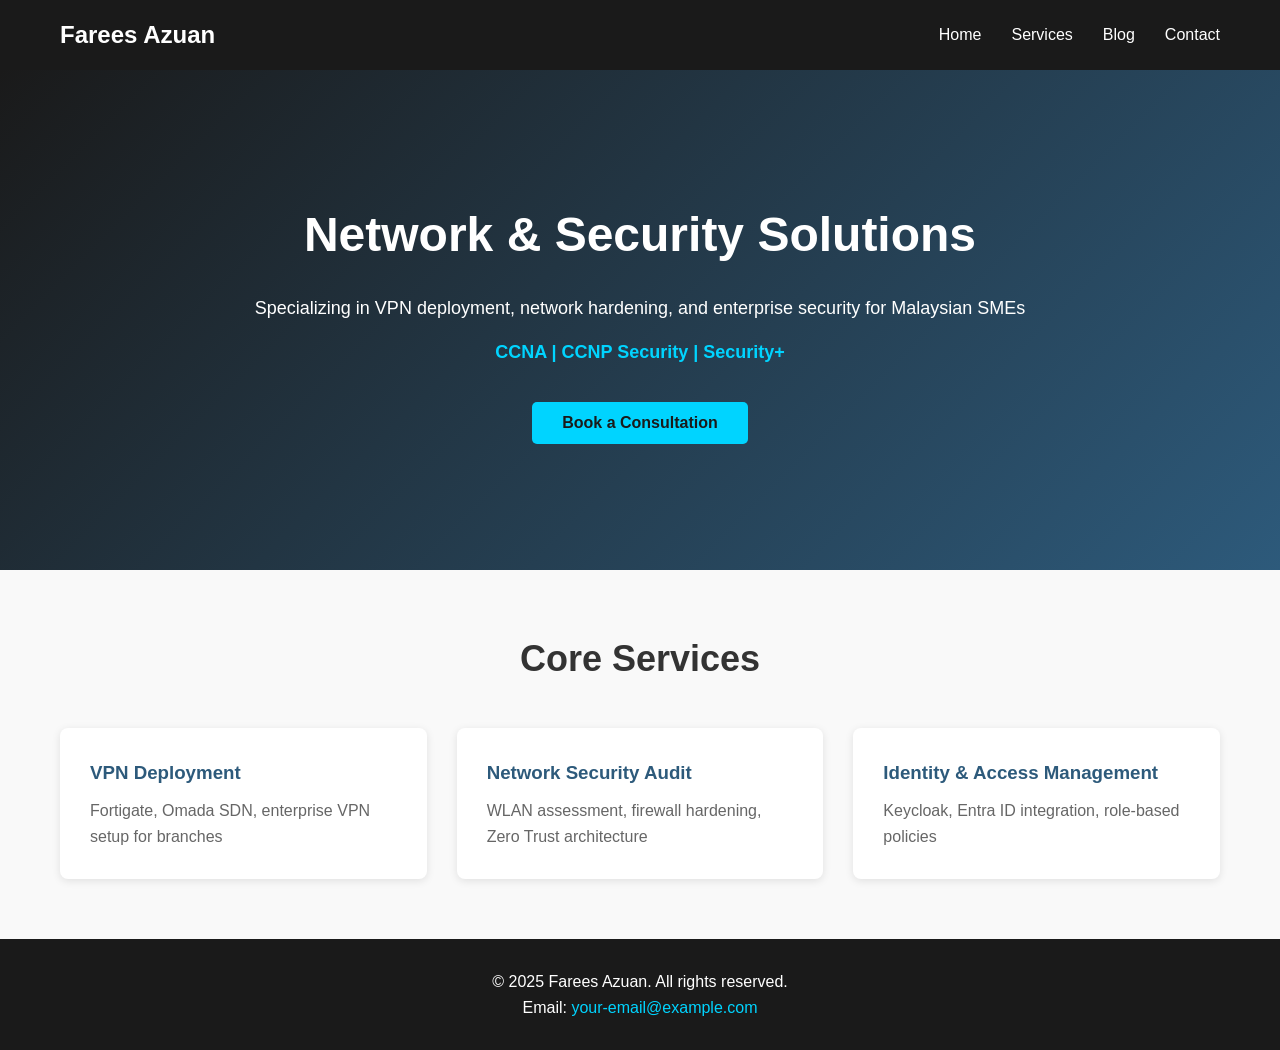
==== index.html @ cde8073d "Initial portfolio site: home, services, blog, contact pages" ====
<!DOCTYPE html>
<html lang="en">
<head>
    <meta charset="UTF-8">
    <meta name="viewport" content="width=device-width, initial-scale=1.0">
    <title>Farees Azuan - Network & Security Engineer</title>
    <link rel="stylesheet" href="css/style.css">
</head>
<body>
    <!-- Navigation -->
    <nav class="navbar">
        <div class="nav-container">
            <h1 class="logo">Farees Azuan</h1>
            <ul class="nav-links">
                <li><a href="index.html">Home</a></li>
                <li><a href="services.html">Services</a></li>
                <li><a href="blog.html">Blog</a></li>
                <li><a href="contact.html">Contact</a></li>
            </ul>
        </div>
    </nav>

    <!-- Hero Section -->
    <section class="hero">
        <div class="hero-content">
            <h1>Network & Security Solutions</h1>
            <p>Specializing in VPN deployment, network hardening, and enterprise security for Malaysian SMEs</p>
            <p class="certs">CCNA | CCNP Security | Security+</p>
            <button onclick="location.href='contact.html'" class="cta-btn">Book a Consultation</button>
        </div>
    </section>

    <!-- Services Preview -->
    <section class="services-preview">
        <h2>Core Services</h2>
        <div class="service-cards">
            <div class="card">
                <h3>VPN Deployment</h3>
                <p>Fortigate, Omada SDN, enterprise VPN setup for branches</p>
            </div>
            <div class="card">
                <h3>Network Security Audit</h3>
                <p>WLAN assessment, firewall hardening, Zero Trust architecture</p>
            </div>
            <div class="card">
                <h3>Identity & Access Management</h3>
                <p>Keycloak, Entra ID integration, role-based policies</p>
            </div>
        </div>
    </section>

    <!-- Footer -->
    <footer class="footer">
        <p>&copy; 2025 Farees Azuan. All rights reserved.</p>
        <p>Email: <a href="mailto:your-email@example.com">your-email@example.com</a></p>
    </footer>
</body>
</html>
---- css/style.css ----
* {
    margin: 0;
    padding: 0;
    box-sizing: border-box;
}

body {
    font-family: -apple-system, BlinkMacSystemFont, 'Segoe UI', sans-serif;
    line-height: 1.6;
    color: #333;
    background: #f9f9f9;
}

/* Navigation */
.navbar {
    background: #1a1a1a;
    color: white;
    padding: 1rem 0;
    position: sticky;
    top: 0;
    z-index: 100;
}

.nav-container {
    max-width: 1200px;
    margin: 0 auto;
    padding: 0 20px;
    display: flex;
    justify-content: space-between;
    align-items: center;
}

.logo {
    font-size: 24px;
    font-weight: bold;
}

.nav-links {
    display: flex;
    list-style: none;
    gap: 30px;
}

.nav-links a {
    color: white;
    text-decoration: none;
    transition: color 0.3s;
}

.nav-links a:hover {
    color: #00d4ff;
}

/* Hero Section */
.hero {
    background: linear-gradient(135deg, #1a1a1a 0%, #2d5a7b 100%);
    color: white;
    padding: 100px 20px;
    text-align: center;
    min-height: 500px;
    display: flex;
    align-items: center;
    justify-content: center;
}

.hero-content h1 {
    font-size: 48px;
    margin-bottom: 20px;
    font-weight: 700;
}

.hero-content p {
    font-size: 18px;
    margin-bottom: 10px;
}

.certs {
    font-size: 14px;
    color: #00d4ff;
    font-weight: bold;
    margin: 15px 0 !important;
}

.cta-btn {
    background: #00d4ff;
    color: #1a1a1a;
    padding: 12px 30px;
    border: none;
    border-radius: 5px;
    font-size: 16px;
    font-weight: bold;
    cursor: pointer;
    transition: background 0.3s;
    margin-top: 20px;
}

.cta-btn:hover {
    background: #00a8cc;
}

/* Services Section */
.services-preview {
    max-width: 1200px;
    margin: 60px auto;
    padding: 0 20px;
}

.services-preview h2 {
    text-align: center;
    font-size: 36px;
    margin-bottom: 40px;
}

.service-cards {
    display: grid;
    grid-template-columns: repeat(auto-fit, minmax(300px, 1fr));
    gap: 30px;
}

.card {
    background: white;
    padding: 30px;
    border-radius: 8px;
    box-shadow: 0 2px 8px rgba(0, 0, 0, 0.1);
    transition: transform 0.3s, box-shadow 0.3s;
}

.card:hover {
    transform: translateY(-5px);
    box-shadow: 0 4px 16px rgba(0, 0, 0, 0.2);
}

.card h3 {
    color: #2d5a7b;
    margin-bottom: 10px;
}

.card p {
    color: #666;
}

/* Footer */
.footer {
    background: #1a1a1a;
    color: white;
    text-align: center;
    padding: 30px;
    margin-top: 60px;
}

.footer a {
    color: #00d4ff;
    text-decoration: none;
}

/* Responsive */
@media (max-width: 768px) {
    .nav-links {
        gap: 15px;
    }

    .hero-content h1 {
        font-size: 32px;
    }

    .hero-content p {
        font-size: 16px;
    }
}
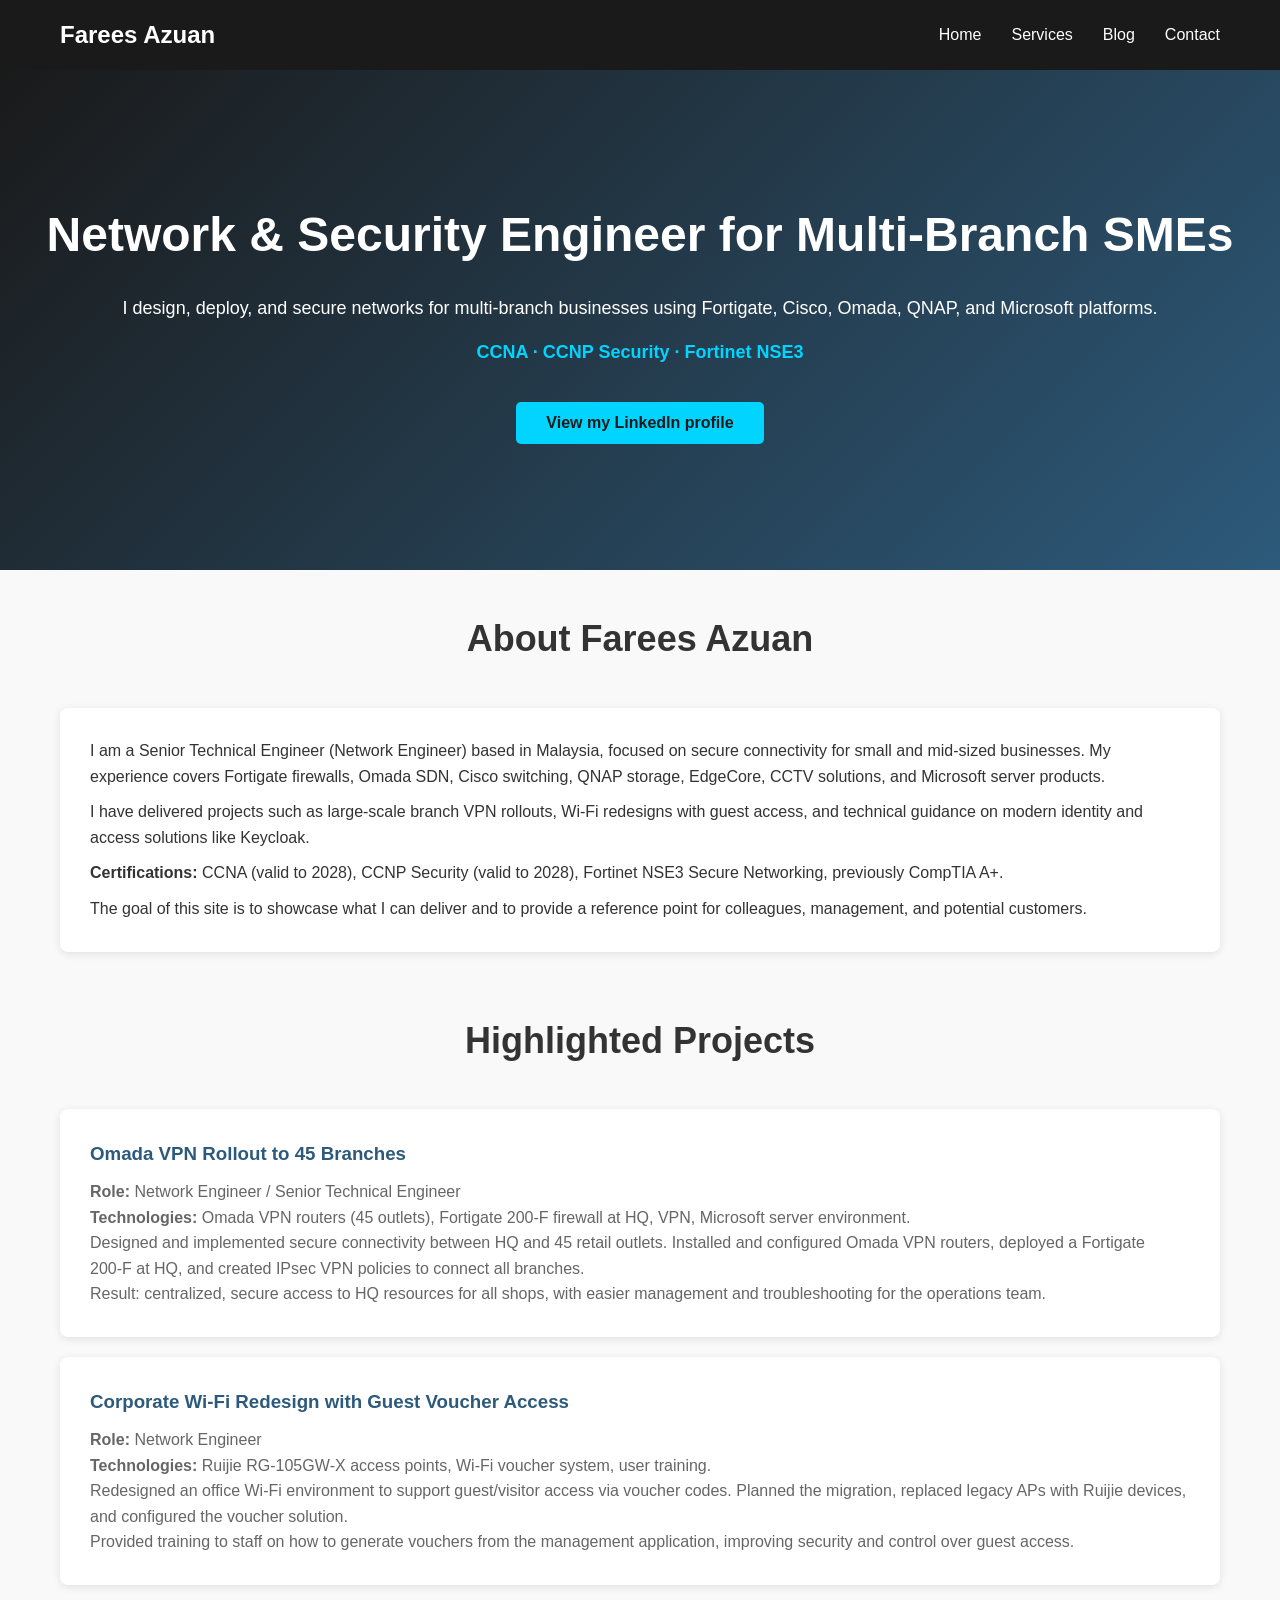
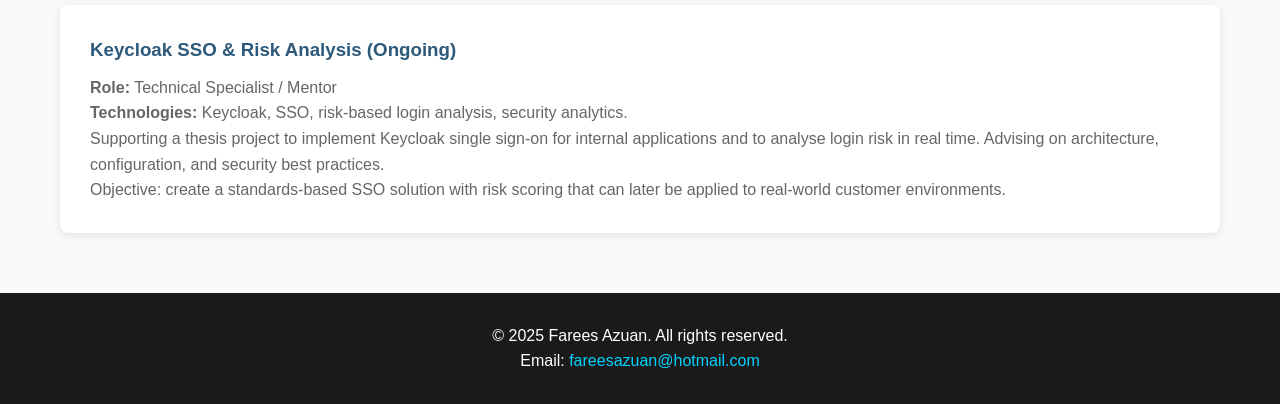
==== commit 44554d31: "Updated portfolio site: home, services, contact pages" ====
--- a/index.html
+++ b/index.html
@@ -23,36 +23,84 @@
     <!-- Hero Section -->
     <section class="hero">
         <div class="hero-content">
-            <h1>Network & Security Solutions</h1>
-            <p>Specializing in VPN deployment, network hardening, and enterprise security for Malaysian SMEs</p>
-            <p class="certs">CCNA | CCNP Security | Security+</p>
-            <button onclick="location.href='contact.html'" class="cta-btn">Book a Consultation</button>
+            <h1>Network & Security Engineer for Multi-Branch SMEs</h1>
+            <p>I design, deploy, and secure networks for multi-branch businesses using Fortigate, Cisco, Omada, QNAP, and Microsoft platforms.</p>
+            <p class="certs">CCNA · CCNP Security · Fortinet NSE3</p>
+            <button onclick="location.href='https://www.linkedin.com/in/fareesazuan/'" class="cta-btn">
+			View my LinkedIn profile
+			</button>
         </div>
     </section>
 
     <!-- Services Preview -->
-    <section class="services-preview">
-        <h2>Core Services</h2>
-        <div class="service-cards">
-            <div class="card">
-                <h3>VPN Deployment</h3>
-                <p>Fortigate, Omada SDN, enterprise VPN setup for branches</p>
-            </div>
-            <div class="card">
-                <h3>Network Security Audit</h3>
-                <p>WLAN assessment, firewall hardening, Zero Trust architecture</p>
-            </div>
-            <div class="card">
-                <h3>Identity & Access Management</h3>
-                <p>Keycloak, Entra ID integration, role-based policies</p>
-            </div>
-        </div>
-    </section>
+    <section class="services-preview" style="margin-top: 40px;">
+		<h2>About Farees Azuan</h2>
+		<div style="background: white; padding: 30px; border-radius: 8px; box-shadow: 0 2px 8px rgba(0,0,0,0.1);">
+			<p>
+				I am a Senior Technical Engineer (Network Engineer) based in Malaysia, focused on secure connectivity for small and mid-sized businesses.
+				My experience covers Fortigate firewalls, Omada SDN, Cisco switching, QNAP storage, EdgeCore, CCTV solutions, and Microsoft server products.
+			</p>
+			<p style="margin-top: 10px;">
+				I have delivered projects such as large-scale branch VPN rollouts, Wi‑Fi redesigns with guest access, and technical guidance on modern identity and access solutions like Keycloak.
+			</p>
+			<p style="margin-top: 10px;">
+			<strong>Certifications:</strong> CCNA (valid to 2028), CCNP Security (valid to 2028), Fortinet NSE3 Secure Networking, previously CompTIA A+.
+			</p>
+			<p style="margin-top: 10px;">
+				The goal of this site is to showcase what I can deliver and to provide a reference point for colleagues, management, and potential customers.
+			</p>
+		</div>
+	</section>
+
+	<!-- Project Section -->
+	<section class="services-preview" style="margin-top: 40px;">
+		<h2>Highlighted Projects</h2>
+
+		<article class="card" style="margin-bottom: 20px;">
+			<h3>Omada VPN Rollout to 45 Branches</h3>
+			<p><strong>Role:</strong> Network Engineer / Senior Technical Engineer</p>
+			<p><strong>Technologies:</strong> Omada VPN routers (45 outlets), Fortigate 200‑F firewall at HQ, VPN, Microsoft server environment.</p>
+			<p>
+				Designed and implemented secure connectivity between HQ and 45 retail outlets.
+				Installed and configured Omada VPN routers, deployed a Fortigate 200‑F at HQ, and created IPsec VPN policies to connect all branches.
+			</p>
+			<p>
+				Result: centralized, secure access to HQ resources for all shops, with easier management and troubleshooting for the operations team.
+			</p>
+		</article>
+
+		<article class="card" style="margin-bottom: 20px;">
+			<h3>Corporate Wi‑Fi Redesign with Guest Voucher Access</h3>
+			<p><strong>Role:</strong> Network Engineer</p>
+			<p><strong>Technologies:</strong> Ruijie RG‑105GW‑X access points, Wi‑Fi voucher system, user training.</p>
+			<p>
+				Redesigned an office Wi‑Fi environment to support guest/visitor access via voucher codes.
+				Planned the migration, replaced legacy APs with Ruijie devices, and configured the voucher solution.
+			</p>
+			<p>
+				Provided training to staff on how to generate vouchers from the management application, improving security and control over guest access.
+			</p>
+		</article>
+
+		<article class="card">
+			<h3>Keycloak SSO & Risk Analysis (Ongoing)</h3>
+			<p><strong>Role:</strong> Technical Specialist / Mentor</p>
+			<p><strong>Technologies:</strong> Keycloak, SSO, risk-based login analysis, security analytics.</p>
+			<p>
+				Supporting a thesis project to implement Keycloak single sign-on for internal applications and to analyse login risk in real time.
+				Advising on architecture, configuration, and security best practices.
+			</p>
+			<p>
+				Objective: create a standards-based SSO solution with risk scoring that can later be applied to real-world customer environments.
+			</p>
+		</article>
+	</section>
+
 
     <!-- Footer -->
     <footer class="footer">
         <p>&copy; 2025 Farees Azuan. All rights reserved.</p>
-        <p>Email: <a href="mailto:your-email@example.com">your-email@example.com</a></p>
+        <p>Email: <a href="mailto:fareesazuan@hotmail.com">fareesazuan@hotmail.com</a></p>
     </footer>
 </body>
 </html>
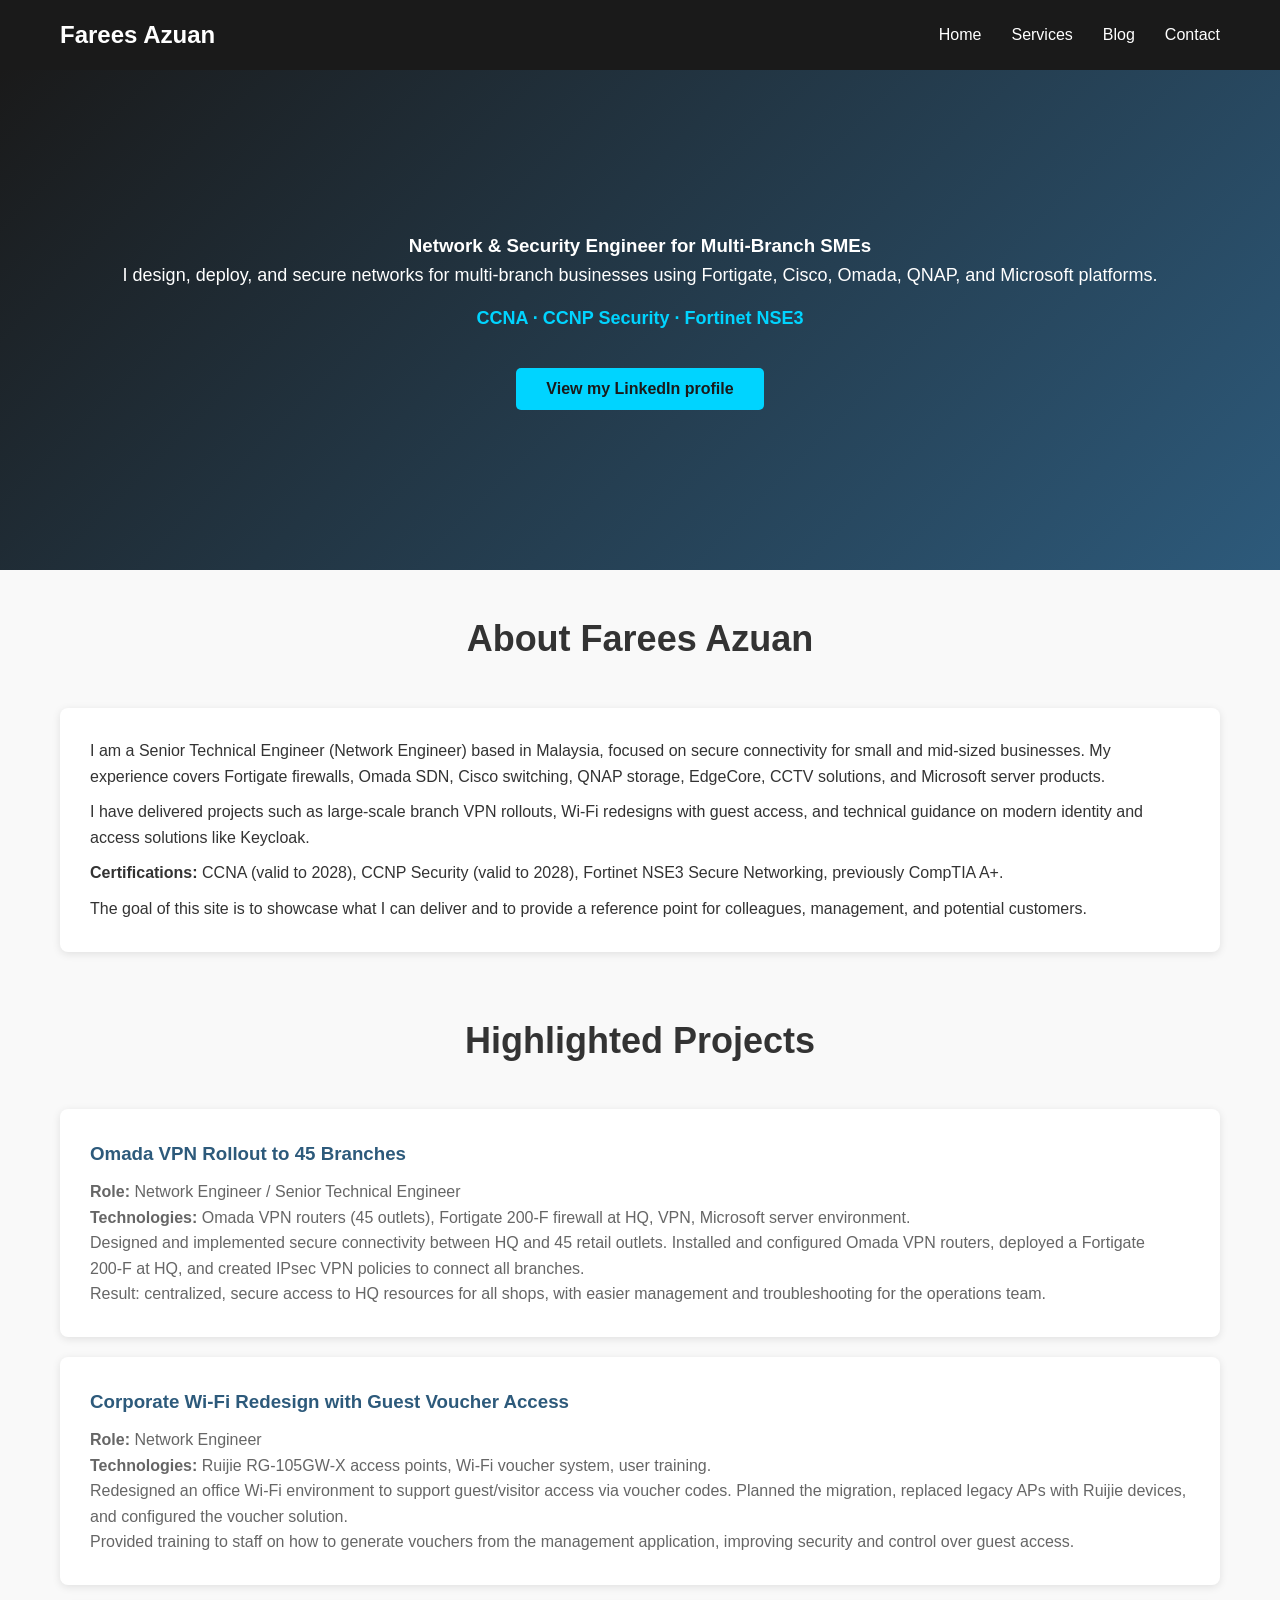
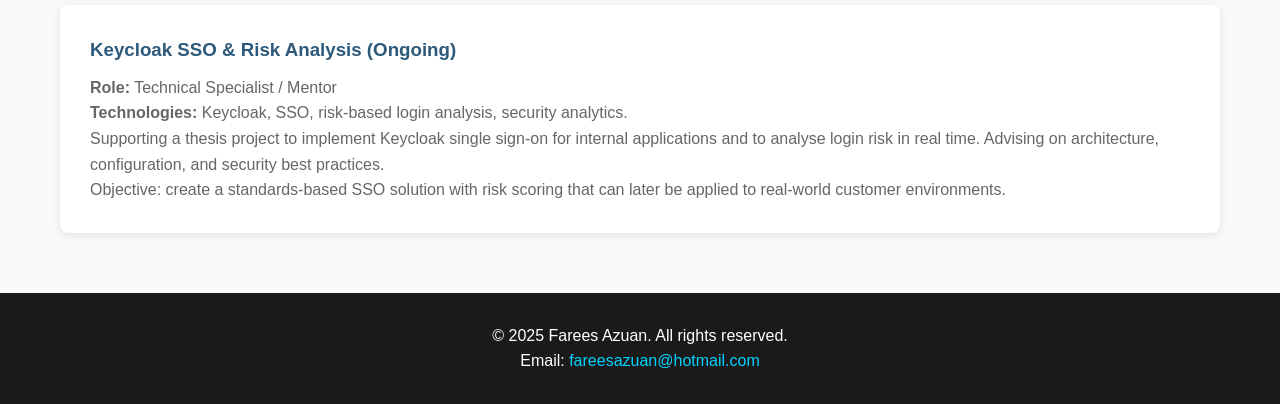
==== commit b74da8f0: "Change h1 to h3 for hero section title" ====
--- a/index.html
+++ b/index.html
@@ -3,7 +3,7 @@
 <head>
     <meta charset="UTF-8">
     <meta name="viewport" content="width=device-width, initial-scale=1.0">
-    <title>Farees Azuan - Network & Security Engineer</title>
+    <title>Farees Azuan - Network & Security </title>
     <link rel="stylesheet" href="css/style.css">
 </head>
 <body>
@@ -23,7 +23,7 @@
     <!-- Hero Section -->
     <section class="hero">
         <div class="hero-content">
-            <h1>Network & Security Engineer for Multi-Branch SMEs</h1>
+            <h3>Network & Security Engineer for Multi-Branch SMEs</h3>
             <p>I design, deploy, and secure networks for multi-branch businesses using Fortigate, Cisco, Omada, QNAP, and Microsoft platforms.</p>
             <p class="certs">CCNA · CCNP Security · Fortinet NSE3</p>
             <button onclick="location.href='https://www.linkedin.com/in/fareesazuan/'" class="cta-btn">
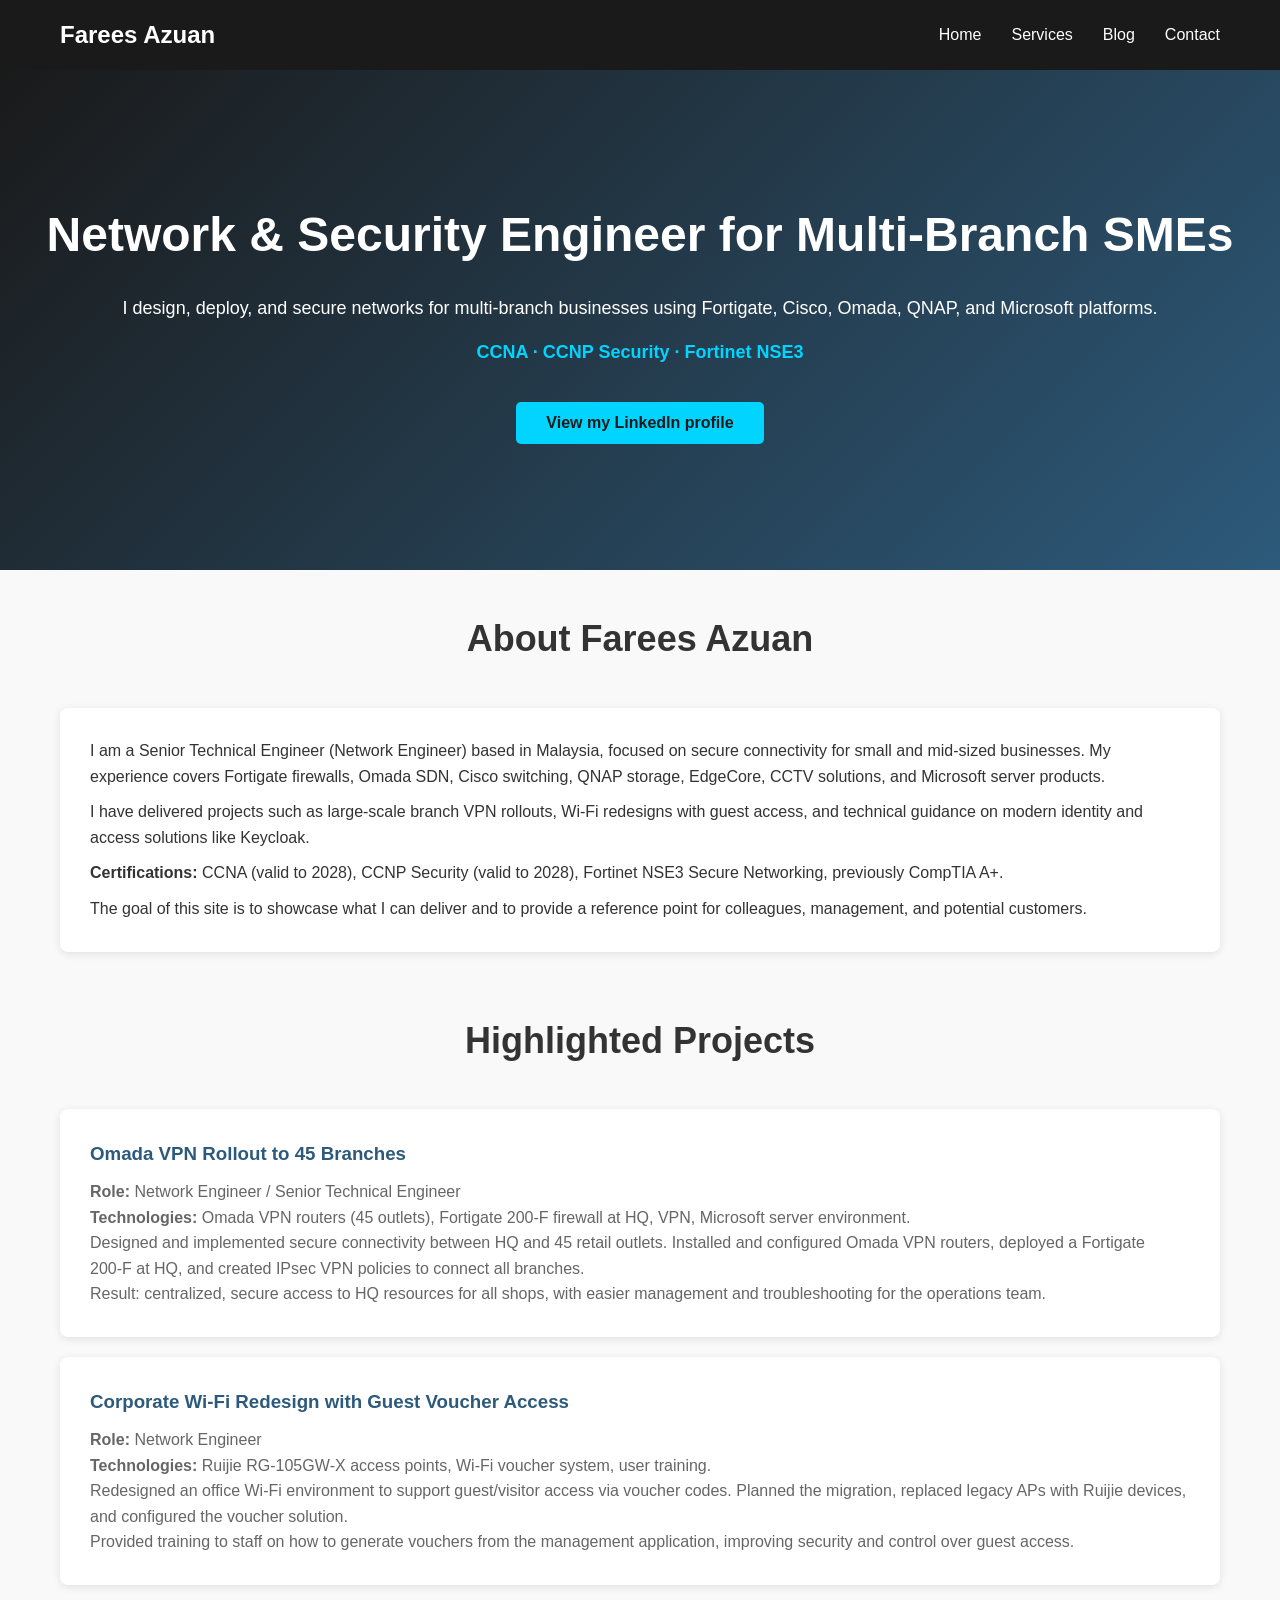
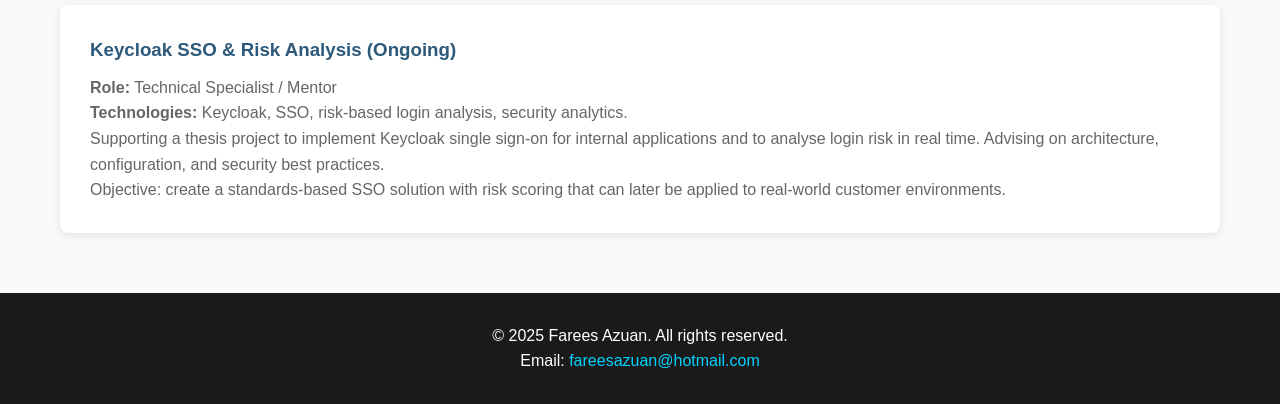
==== commit a58234ed: "Update title and heading in index.html" ====
--- a/index.html
+++ b/index.html
@@ -3,7 +3,7 @@
 <head>
     <meta charset="UTF-8">
     <meta name="viewport" content="width=device-width, initial-scale=1.0">
-    <title>Farees Azuan - Network & Security </title>
+    <title>Farees Azuan - Network & Security Engineer</title>
     <link rel="stylesheet" href="css/style.css">
 </head>
 <body>
@@ -23,7 +23,7 @@
     <!-- Hero Section -->
     <section class="hero">
         <div class="hero-content">
-            <h3>Network & Security Engineer for Multi-Branch SMEs</h3>
+            <h1>Network & Security Engineer for Multi-Branch SMEs</h1>
             <p>I design, deploy, and secure networks for multi-branch businesses using Fortigate, Cisco, Omada, QNAP, and Microsoft platforms.</p>
             <p class="certs">CCNA · CCNP Security · Fortinet NSE3</p>
             <button onclick="location.href='https://www.linkedin.com/in/fareesazuan/'" class="cta-btn">
